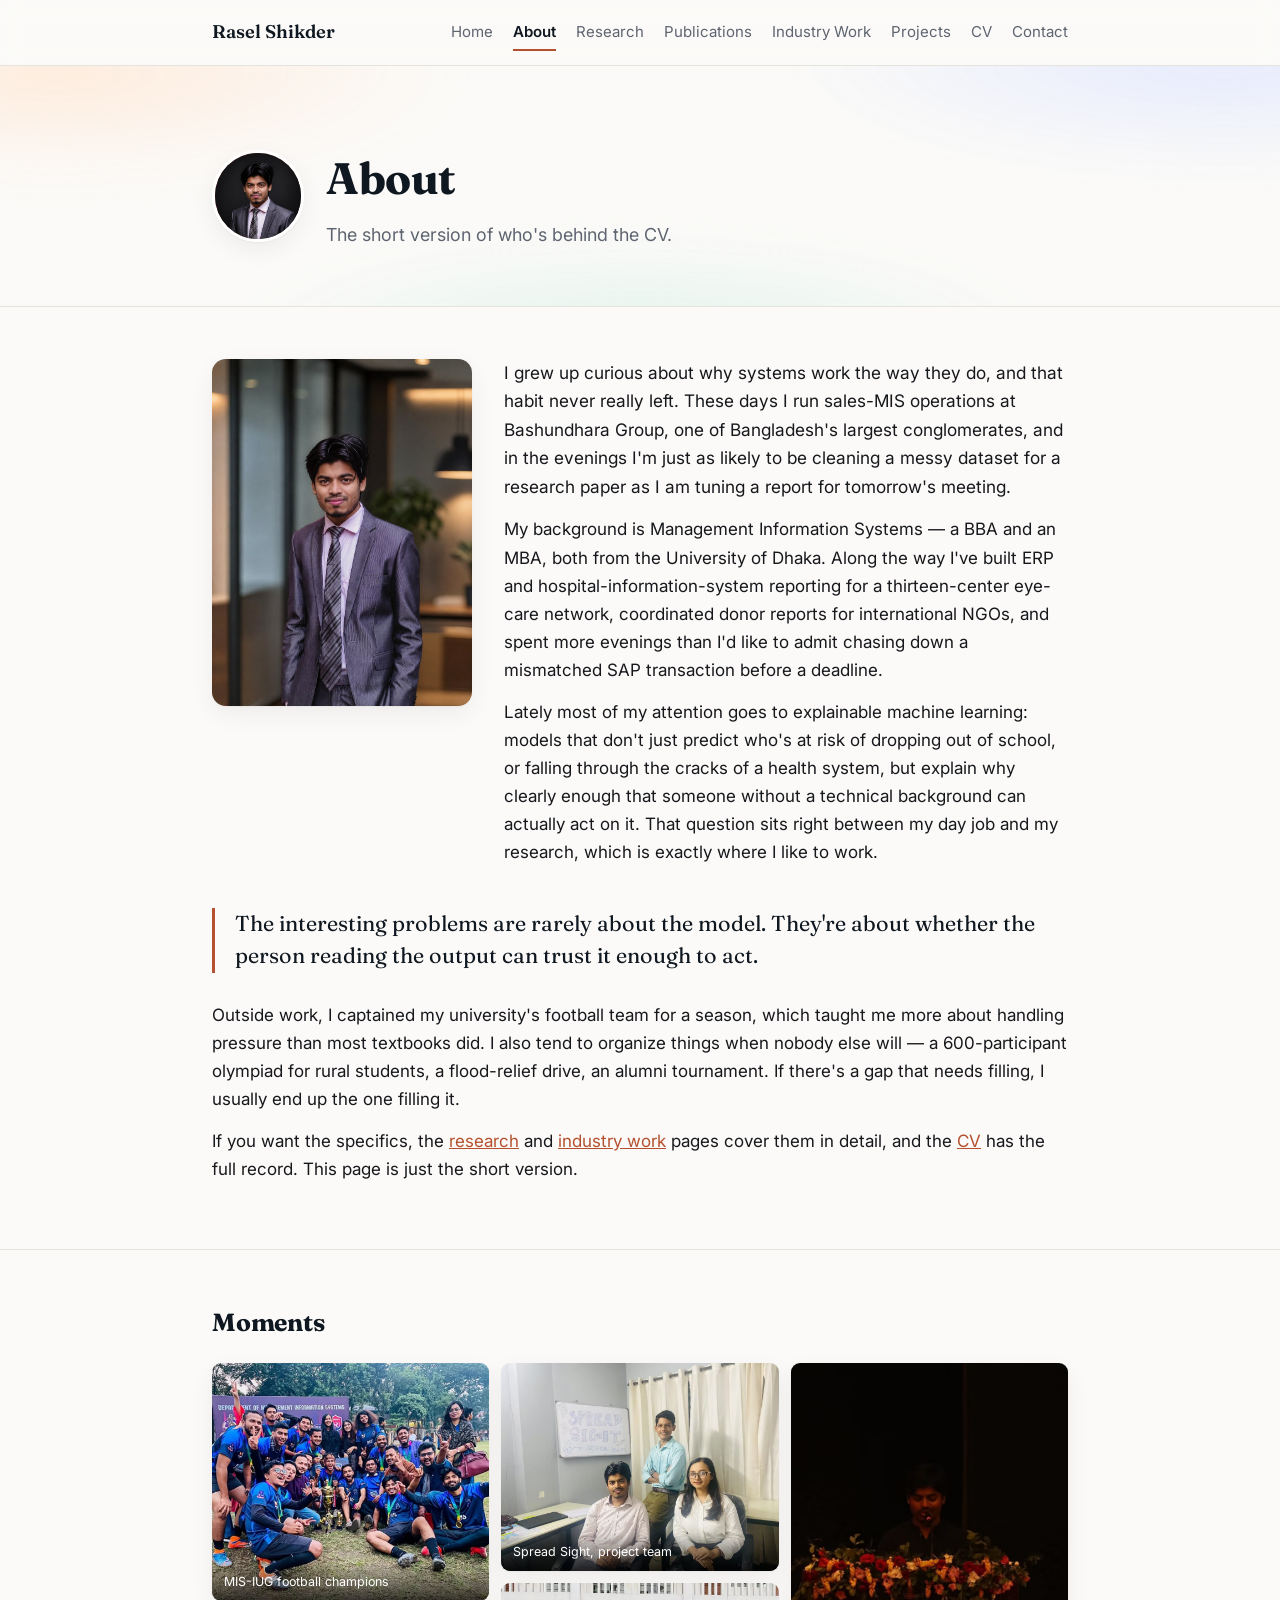
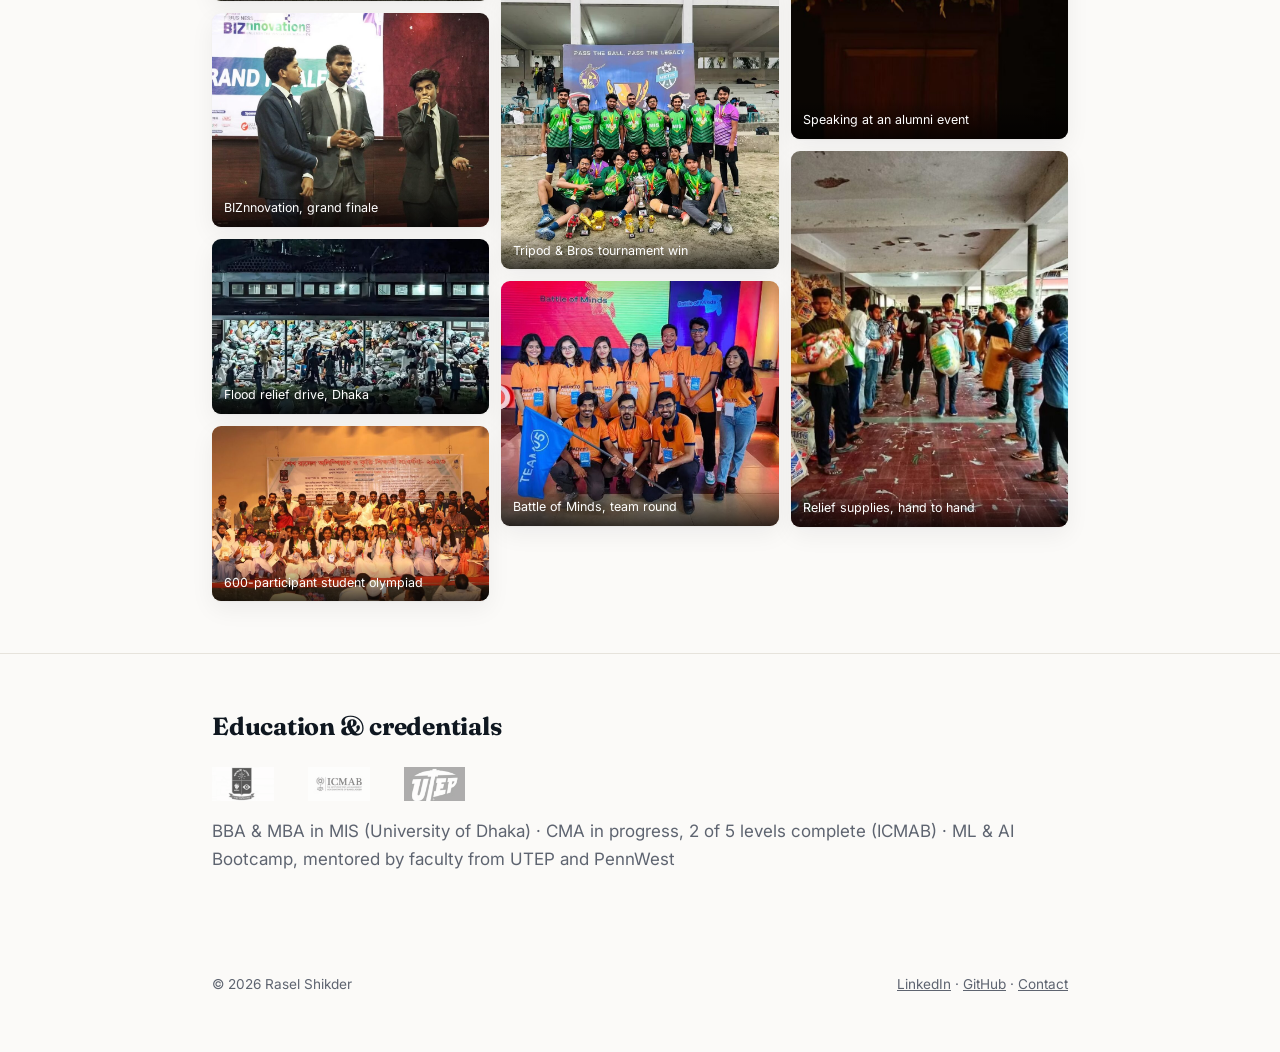
==== about.html @ d2e89e37 "Add real photos: headshot, portrait, moments gallery, credentials" ====
<!DOCTYPE html>
<html lang="en">
<head>
<meta charset="UTF-8">
<meta name="viewport" content="width=device-width, initial-scale=1.0">
<title>About — Rasel Shikder</title>
<meta name="description" content="About Rasel Shikder — Management Information Systems, enterprise reporting, and research in explainable machine learning.">
<link rel="preconnect" href="https://fonts.googleapis.com">
<link rel="preconnect" href="https://fonts.gstatic.com" crossorigin>
<link href="https://fonts.googleapis.com/css2?family=Fraunces:opsz,wght@9..144,400;9..144,500;9..144,600;9..144,700&family=Inter:wght@400;500;600;700&display=swap" rel="stylesheet">
<link rel="stylesheet" href="assets/css/style.css">
</head>
<body>

<header class="site">
  <div class="wrap">
    <a class="brand" href="index.html">Rasel Shikder</a>
    <nav class="main">
      <a href="index.html">Home</a>
      <a href="about.html" aria-current="page">About</a>
      <a href="research.html">Research</a>
      <a href="publications.html">Publications</a>
      <a href="work.html">Industry Work</a>
      <a href="projects.html">Projects</a>
      <a href="cv.html">CV</a>
      <a href="contact.html">Contact</a>
    </nav>
  </div>
</header>

<section class="hero">
  <div class="wrap">
    <div class="hero-top" data-reveal>
      <div class="avatar">
        <img src="assets/img/headshot.jpg" alt="Rasel Shikder">
      </div>
      <div>
        <h1>About</h1>
        <p class="role">The short version of who's behind the CV.</p>
      </div>
    </div>
  </div>
</section>

<section class="block">
  <div class="wrap">
    <div class="about-flex">
      <img class="portrait" data-reveal src="assets/img/about-portrait.jpg" alt="Rasel Shikder">
      <div class="about-text">
        <p class="lead" data-reveal>I grew up curious about why systems work the way they do, and that habit never really left. These days I run sales-MIS operations at Bashundhara Group, one of Bangladesh's largest conglomerates, and in the evenings I'm just as likely to be cleaning a messy dataset for a research paper as I am tuning a report for tomorrow's meeting.</p>

        <p data-reveal>My background is Management Information Systems — a BBA and an MBA, both from the University of Dhaka. Along the way I've built ERP and hospital-information-system reporting for a thirteen-center eye-care network, coordinated donor reports for international NGOs, and spent more evenings than I'd like to admit chasing down a mismatched SAP transaction before a deadline.</p>

        <p data-reveal>Lately most of my attention goes to explainable machine learning: models that don't just predict who's at risk of dropping out of school, or falling through the cracks of a health system, but explain why clearly enough that someone without a technical background can actually act on it. That question sits right between my day job and my research, which is exactly where I like to work.</p>
      </div>
    </div>

    <div class="pull" data-reveal>The interesting problems are rarely about the model. They're about whether the person reading the output can trust it enough to act.</div>

    <p data-reveal>Outside work, I captained my university's football team for a season, which taught me more about handling pressure than most textbooks did. I also tend to organize things when nobody else will — a 600-participant olympiad for rural students, a flood-relief drive, an alumni tournament. If there's a gap that needs filling, I usually end up the one filling it.</p>

    <p data-reveal>If you want the specifics, the <a href="research.html">research</a> and <a href="work.html">industry work</a> pages cover them in detail, and the <a href="cv.html">CV</a> has the full record. This page is just the short version.</p>
  </div>
</section>

<section class="block">
  <div class="wrap">
    <h2 data-reveal>Moments</h2>
    <div class="gallery-grid" data-reveal>
      <figure>
        <img src="assets/img/gallery/football-trophy-2.jpg" alt="MIS football team with the championship trophy" loading="lazy">
        <figcaption>MIS-IUG football champions</figcaption>
      </figure>
      <figure>
        <img src="assets/img/gallery/case-final.jpg" alt="Speaking at the BIZnnovation grand finale" loading="lazy">
        <figcaption>BIZnnovation, grand finale</figcaption>
      </figure>
      <figure>
        <img src="assets/img/gallery/flood-relief-1.jpg" alt="Flood relief material drive" loading="lazy">
        <figcaption>Flood relief drive, Dhaka</figcaption>
      </figure>
      <figure>
        <img src="assets/img/gallery/olympiad.jpg" alt="Rural students' olympiad award ceremony" loading="lazy">
        <figcaption>600-participant student olympiad</figcaption>
      </figure>
      <figure>
        <img src="assets/img/gallery/team-project.jpg" alt="Spread Sight project team" loading="lazy">
        <figcaption>Spread Sight, project team</figcaption>
      </figure>
      <figure>
        <img src="assets/img/gallery/football-trophy-3.jpg" alt="Football team celebrating another tournament win" loading="lazy">
        <figcaption>Tripod &amp; Bros tournament win</figcaption>
      </figure>
      <figure>
        <img src="assets/img/gallery/case-comp.jpg" alt="Battle of Minds case competition team" loading="lazy">
        <figcaption>Battle of Minds, team round</figcaption>
      </figure>
      <figure>
        <img src="assets/img/gallery/speaking-1.jpg" alt="Speaking at a podium" loading="lazy">
        <figcaption>Speaking at an alumni event</figcaption>
      </figure>
      <figure>
        <img src="assets/img/gallery/flood-relief-2.jpg" alt="Distributing relief supplies" loading="lazy">
        <figcaption>Relief supplies, hand to hand</figcaption>
      </figure>
    </div>
  </div>
</section>

<section class="block">
  <div class="wrap">
    <h2 data-reveal>Education &amp; credentials</h2>
    <div class="logo-strip" data-reveal>
      <img src="assets/img/logos/du.png" alt="University of Dhaka">
      <img src="assets/img/logos/icmab.png" alt="Institute of Cost and Management Accountants of Bangladesh">
      <img src="assets/img/logos/utep.png" alt="University of Texas at El Paso">
    </div>
    <p class="muted" style="margin-top:16px;">BBA &amp; MBA in MIS (University of Dhaka) · CMA in progress, 2 of 5 levels complete (ICMAB) · ML &amp; AI Bootcamp, mentored by faculty from UTEP and PennWest</p>
  </div>
</section>

<footer class="site">
  <div class="wrap">
    <span>© 2026 Rasel Shikder</span>
    <span>
      <a href="https://www.linkedin.com/in/rasel-shikder" target="_blank" rel="noopener">LinkedIn</a> ·
      <a href="https://github.com/shikderrasel17" target="_blank" rel="noopener">GitHub</a> ·
      <a href="contact.html">Contact</a>
    </span>
  </div>
</footer>

<script src="assets/js/site.js"></script>
</body>
</html>
---- assets/css/style.css ----
/* Rasel Shikder — portfolio site v2
   Fraunces (display serif) + Inter (body). Mesh-gradient hero, glass cards,
   scroll-reveal motion. No frameworks, no build step. */

:root {
  --bg: #fbfaf8;
  --bg-alt: #f2f0eb;
  --surface: #ffffff;
  --text: #16181c;
  --text-muted: #5e6470;
  --border: #e6e3dc;
  --accent: #b5502e;
  --accent-soft: #f2e3da;
  --ink: #0f1720;
  --gradient-1: #ffe8d6;
  --gradient-2: #e0e7ff;
  --gradient-3: #d7f0e6;
  --radius: 14px;
  --radius-sm: 9px;
  --max-width: 900px;
  --shadow: 0 1px 2px rgba(15,23,32,0.04), 0 8px 24px rgba(15,23,32,0.06);
  --shadow-hover: 0 4px 8px rgba(15,23,32,0.06), 0 16px 36px rgba(15,23,32,0.10);
  color-scheme: light dark;
}

@media (prefers-color-scheme: dark) {
  :root:not([data-theme="light"]) {
    --bg: #0f1115;
    --bg-alt: #15171c;
    --surface: #1a1d23;
    --text: #edeef0;
    --text-muted: #9aa0ab;
    --border: #2a2d34;
    --accent: #e2a37e;
    --accent-soft: #2a2016;
    --ink: #f5f6f7;
    --gradient-1: #2b2118;
    --gradient-2: #1a2033;
    --gradient-3: #16261f;
    --shadow: 0 1px 2px rgba(0,0,0,0.3), 0 8px 24px rgba(0,0,0,0.4);
    --shadow-hover: 0 4px 12px rgba(0,0,0,0.35), 0 20px 40px rgba(0,0,0,0.5);
  }
}
:root[data-theme="dark"] {
  --bg: #0f1115; --bg-alt: #15171c; --surface: #1a1d23; --text: #edeef0;
  --text-muted: #9aa0ab; --border: #2a2d34; --accent: #e2a37e; --accent-soft: #2a2016;
  --ink: #f5f6f7; --gradient-1: #2b2118; --gradient-2: #1a2033; --gradient-3: #16261f;
  --shadow: 0 1px 2px rgba(0,0,0,0.3), 0 8px 24px rgba(0,0,0,0.4);
  --shadow-hover: 0 4px 12px rgba(0,0,0,0.35), 0 20px 40px rgba(0,0,0,0.5);
}

* { box-sizing: border-box; }
html { -webkit-text-size-adjust: 100%; scroll-behavior: smooth; }

@media (prefers-reduced-motion: reduce) {
  html { scroll-behavior: auto; }
  * { animation-duration: 0.01ms !important; animation-iteration-count: 1 !important; transition-duration: 0.01ms !important; }
}

body {
  margin: 0;
  background: var(--bg);
  color: var(--text);
  font-family: "Inter", -apple-system, BlinkMacSystemFont, "Segoe UI", Roboto, Helvetica, Arial, sans-serif;
  line-height: 1.65;
  font-size: 17px;
  -webkit-font-smoothing: antialiased;
}

h1, h2, h3, .display {
  font-family: "Fraunces", Georgia, "Times New Roman", serif;
  font-optical-sizing: auto;
  letter-spacing: -0.01em;
  color: var(--ink);
}

.wrap { max-width: var(--max-width); margin: 0 auto; padding: 0 22px; }

/* Header / nav */
header.site {
  position: sticky;
  top: 0;
  z-index: 50;
  background: color-mix(in srgb, var(--bg) 82%, transparent);
  backdrop-filter: blur(10px);
  -webkit-backdrop-filter: blur(10px);
  border-bottom: 1px solid var(--border);
  padding: 16px 0;
}
header.site .wrap { display: flex; align-items: center; justify-content: space-between; flex-wrap: wrap; gap: 10px; }
.brand { font-family: "Fraunces", serif; font-weight: 600; font-size: 1.15rem; color: var(--ink); text-decoration: none; }
nav.main { display: flex; flex-wrap: wrap; gap: 6px 20px; }
nav.main a { position: relative; color: var(--text-muted); text-decoration: none; font-size: 0.94rem; padding: 4px 0; transition: color .2s ease; }
nav.main a::after {
  content: ""; position: absolute; left: 0; right: 100%; bottom: -2px; height: 2px;
  background: var(--accent); transition: right .25s ease;
}
nav.main a:hover { color: var(--ink); }
nav.main a:hover::after, nav.main a[aria-current="page"]::after { right: 0; }
nav.main a[aria-current="page"] { color: var(--ink); font-weight: 600; }

/* Hero */
.hero {
  position: relative;
  overflow: hidden;
  padding: 76px 0 56px;
  border-bottom: 1px solid var(--border);
  isolation: isolate;
}
.hero::before {
  content: "";
  position: absolute;
  inset: -20% -10%;
  z-index: -1;
  background:
    radial-gradient(38% 45% at 12% 15%, var(--gradient-1) 0%, transparent 70%),
    radial-gradient(42% 50% at 88% 10%, var(--gradient-2) 0%, transparent 70%),
    radial-gradient(40% 45% at 50% 100%, var(--gradient-3) 0%, transparent 70%);
  filter: blur(30px);
  opacity: 0.9;
  animation: drift 22s ease-in-out infinite alternate;
}
@keyframes drift {
  0%   { transform: translate3d(0,0,0) scale(1); }
  100% { transform: translate3d(-2%, 1.5%, 0) scale(1.05); }
}

.hero-top { display: flex; align-items: center; gap: 22px; flex-wrap: wrap; }

.avatar {
  width: 92px; height: 92px; border-radius: 50%;
  flex: none;
  background: linear-gradient(135deg, var(--accent), var(--ink));
  display: flex; align-items: center; justify-content: center;
  color: #fff; font-family: "Fraunces", serif; font-size: 1.7rem; font-weight: 600;
  box-shadow: var(--shadow);
  border: 3px solid var(--surface);
  overflow: hidden;
}
.avatar img { width: 100%; height: 100%; object-fit: cover; display: block; }

.hero h1 { font-size: clamp(2.1rem, 4vw, 2.75rem); margin: 0 0 6px; }
.hero .role { color: var(--text-muted); font-size: 1.12rem; margin: 0; max-width: 56ch; }

.status-line {
  background: var(--surface);
  border: 1px solid var(--border);
  border-radius: var(--radius-sm);
  padding: 13px 18px;
  font-size: 0.95rem;
  color: var(--text);
  margin: 26px 0 0;
  box-shadow: var(--shadow);
}
.status-line strong { color: var(--accent); }

.hero p.lede { font-size: 1.05rem; margin: 22px 0 0; max-width: 62ch; }

.cta-row { display: flex; gap: 10px; flex-wrap: wrap; margin-top: 26px; }

.btn {
  display: inline-flex; align-items: center; gap: 6px;
  padding: 11px 20px; border-radius: 999px;
  text-decoration: none; font-size: 0.95rem; font-weight: 600;
  border: 1px solid var(--accent);
  transition: transform .18s ease, box-shadow .18s ease, background .18s ease;
}
.btn.primary { background: var(--accent); color: #fff; box-shadow: var(--shadow); }
.btn.primary:hover { transform: translateY(-2px); box-shadow: var(--shadow-hover); }
.btn.secondary { background: var(--surface); color: var(--ink); }
.btn.secondary:hover { transform: translateY(-2px); box-shadow: var(--shadow-hover); border-color: var(--ink); }

/* Sections */
section.block { padding: 52px 0; border-bottom: 1px solid var(--border); }
section.block:last-of-type { border-bottom: none; }
section.block h2 { font-size: 1.55rem; margin: 0 0 20px; }
section.block h3 { font-size: 1.12rem; margin: 0 0 6px; color: var(--ink); }
p { margin: 0 0 14px; }
.muted { color: var(--text-muted); }
.lead { font-size: 1.08rem; color: var(--text); }

/* Reveal-on-scroll */
[data-reveal] { opacity: 0; transform: translateY(16px); transition: opacity .6s ease, transform .6s ease; }
[data-reveal].is-visible { opacity: 1; transform: translateY(0); }
[data-reveal="stagger"] > * { opacity: 0; transform: translateY(14px); transition: opacity .5s ease, transform .5s ease; }
[data-reveal="stagger"].is-visible > * { opacity: 1; transform: translateY(0); }
[data-reveal="stagger"].is-visible > *:nth-child(1) { transition-delay: .02s; }
[data-reveal="stagger"].is-visible > *:nth-child(2) { transition-delay: .09s; }
[data-reveal="stagger"].is-visible > *:nth-child(3) { transition-delay: .16s; }
[data-reveal="stagger"].is-visible > *:nth-child(4) { transition-delay: .23s; }
[data-reveal="stagger"].is-visible > *:nth-child(5) { transition-delay: .30s; }
[data-reveal="stagger"].is-visible > *:nth-child(6) { transition-delay: .37s; }

/* Cards */
.card-grid { display: grid; grid-template-columns: 1fr; gap: 16px; }
@media (min-width: 640px) { .card-grid.two { grid-template-columns: 1fr 1fr; } }

.card {
  border: 1px solid var(--border); border-radius: var(--radius);
  padding: 20px; background: var(--surface);
  box-shadow: var(--shadow);
  transition: transform .2s ease, box-shadow .2s ease, border-color .2s ease;
}
.card:hover { transform: translateY(-3px); box-shadow: var(--shadow-hover); border-color: color-mix(in srgb, var(--accent) 40%, var(--border)); }
.card h3 { margin-bottom: 8px; }

.tag-row { display: flex; flex-wrap: wrap; gap: 6px; margin: 10px 0; }
.tag { font-size: 0.78rem; background: var(--bg-alt); border: 1px solid var(--border); border-radius: 999px; padding: 3px 11px; color: var(--text-muted); }

.status { display: inline-block; font-size: 0.72rem; font-weight: 700; text-transform: uppercase; letter-spacing: 0.04em; padding: 3px 10px; border-radius: 999px; margin-bottom: 8px; }
.status.submitted { background: #fff4d6; color: #7a5a00; }
.status.progress   { background: #e2ecff; color: #17408a; }
.status.published  { background: #d9f2e3; color: #106b3c; }
@media (prefers-color-scheme: dark) {
  :root:not([data-theme="light"]) .status.submitted { background: #4a3c10; color: #ffd873; }
  :root:not([data-theme="light"]) .status.progress   { background: #1c2c4d; color: #a9c4ff; }
  :root:not([data-theme="light"]) .status.published  { background: #123a25; color: #8fe0b3; }
}
:root[data-theme="dark"] .status.submitted { background: #4a3c10; color: #ffd873; }
:root[data-theme="dark"] .status.progress   { background: #1c2c4d; color: #a9c4ff; }
:root[data-theme="dark"] .status.published  { background: #123a25; color: #8fe0b3; }

/* Tables */
table { width: 100%; border-collapse: collapse; font-size: 0.92rem; margin: 10px 0 20px; }
th, td { text-align: left; padding: 9px 10px; border-bottom: 1px solid var(--border); vertical-align: top; }
th { color: var(--text-muted); font-weight: 600; font-size: 0.85rem; }

/* Links list */
.link-list { list-style: none; padding: 0; margin: 0; }
.link-list li { margin-bottom: 10px; }
.link-list a { color: var(--accent); text-decoration: none; font-weight: 600; }
.link-list a:hover { text-decoration: underline; }
a { color: var(--accent); }

/* Pull quote (About page) */
.pull {
  font-family: "Fraunces", serif;
  font-size: 1.35rem;
  line-height: 1.5;
  color: var(--ink);
  border-left: 3px solid var(--accent);
  padding-left: 20px;
  margin: 28px 0;
}

/* Footer */
footer.site { padding: 34px 0 56px; }
footer.site .wrap { color: var(--text-muted); font-size: 0.85rem; display: flex; justify-content: space-between; flex-wrap: wrap; gap: 10px; }
footer.site a { color: var(--text-muted); }

/* Contact form */
form.contact { display: grid; gap: 12px; max-width: 480px; }
form.contact label { font-size: 0.85rem; color: var(--text-muted); display: block; margin-bottom: 4px; }
form.contact input, form.contact textarea {
  width: 100%; padding: 11px 13px; border: 1px solid var(--border); border-radius: var(--radius-sm);
  background: var(--surface); color: var(--text); font-family: inherit; font-size: 0.95rem;
  transition: border-color .18s ease, box-shadow .18s ease;
}
form.contact input:focus, form.contact textarea:focus {
  outline: none; border-color: var(--accent); box-shadow: 0 0 0 3px color-mix(in srgb, var(--accent) 18%, transparent);
}
form.contact textarea { min-height: 120px; resize: vertical; }
form.contact button { justify-self: start; cursor: pointer; font-family: inherit; }

hr.rule { border: none; border-top: 1px solid var(--border); margin: 34px 0; }

/* Portrait (About page secondary image) */
.portrait {
  width: 100%;
  max-width: 380px;
  border-radius: var(--radius);
  box-shadow: var(--shadow);
  display: block;
  margin: 0 0 26px;
}
@media (min-width: 640px) {
  .about-flex { display: flex; gap: 32px; align-items: flex-start; }
  .about-flex .portrait { margin: 0; flex: none; width: 260px; }
  .about-flex .about-text { flex: 1; min-width: 0; }
}

/* Moments gallery */
.gallery-grid {
  columns: 2 220px;
  column-gap: 12px;
}
@media (min-width: 640px) { .gallery-grid { columns: 3 220px; } }
.gallery-grid figure {
  margin: 0 0 12px;
  break-inside: avoid;
  border-radius: var(--radius-sm);
  overflow: hidden;
  position: relative;
  box-shadow: var(--shadow);
  background: var(--bg-alt);
}
.gallery-grid img {
  width: 100%;
  display: block;
  transition: transform .4s ease;
}
.gallery-grid figure:hover img { transform: scale(1.05); }
.gallery-grid figcaption {
  position: absolute;
  left: 0; right: 0; bottom: 0;
  padding: 10px 12px 8px;
  font-size: 0.78rem;
  color: #fff;
  background: linear-gradient(to top, rgba(0,0,0,0.72), transparent);
}

/* Credentials / logo strip */
.logo-strip {
  display: flex;
  flex-wrap: wrap;
  align-items: center;
  gap: 34px;
}
.logo-strip img {
  height: 34px;
  width: auto;
  opacity: 0.75;
  filter: grayscale(1);
  transition: opacity .2s ease, filter .2s ease;
}
.logo-strip img:hover { opacity: 1; filter: grayscale(0); }
@media (prefers-color-scheme: dark) {
  :root:not([data-theme="light"]) .logo-strip img { filter: grayscale(1) invert(0.85); }
}
:root[data-theme="dark"] .logo-strip img { filter: grayscale(1) invert(0.85); }
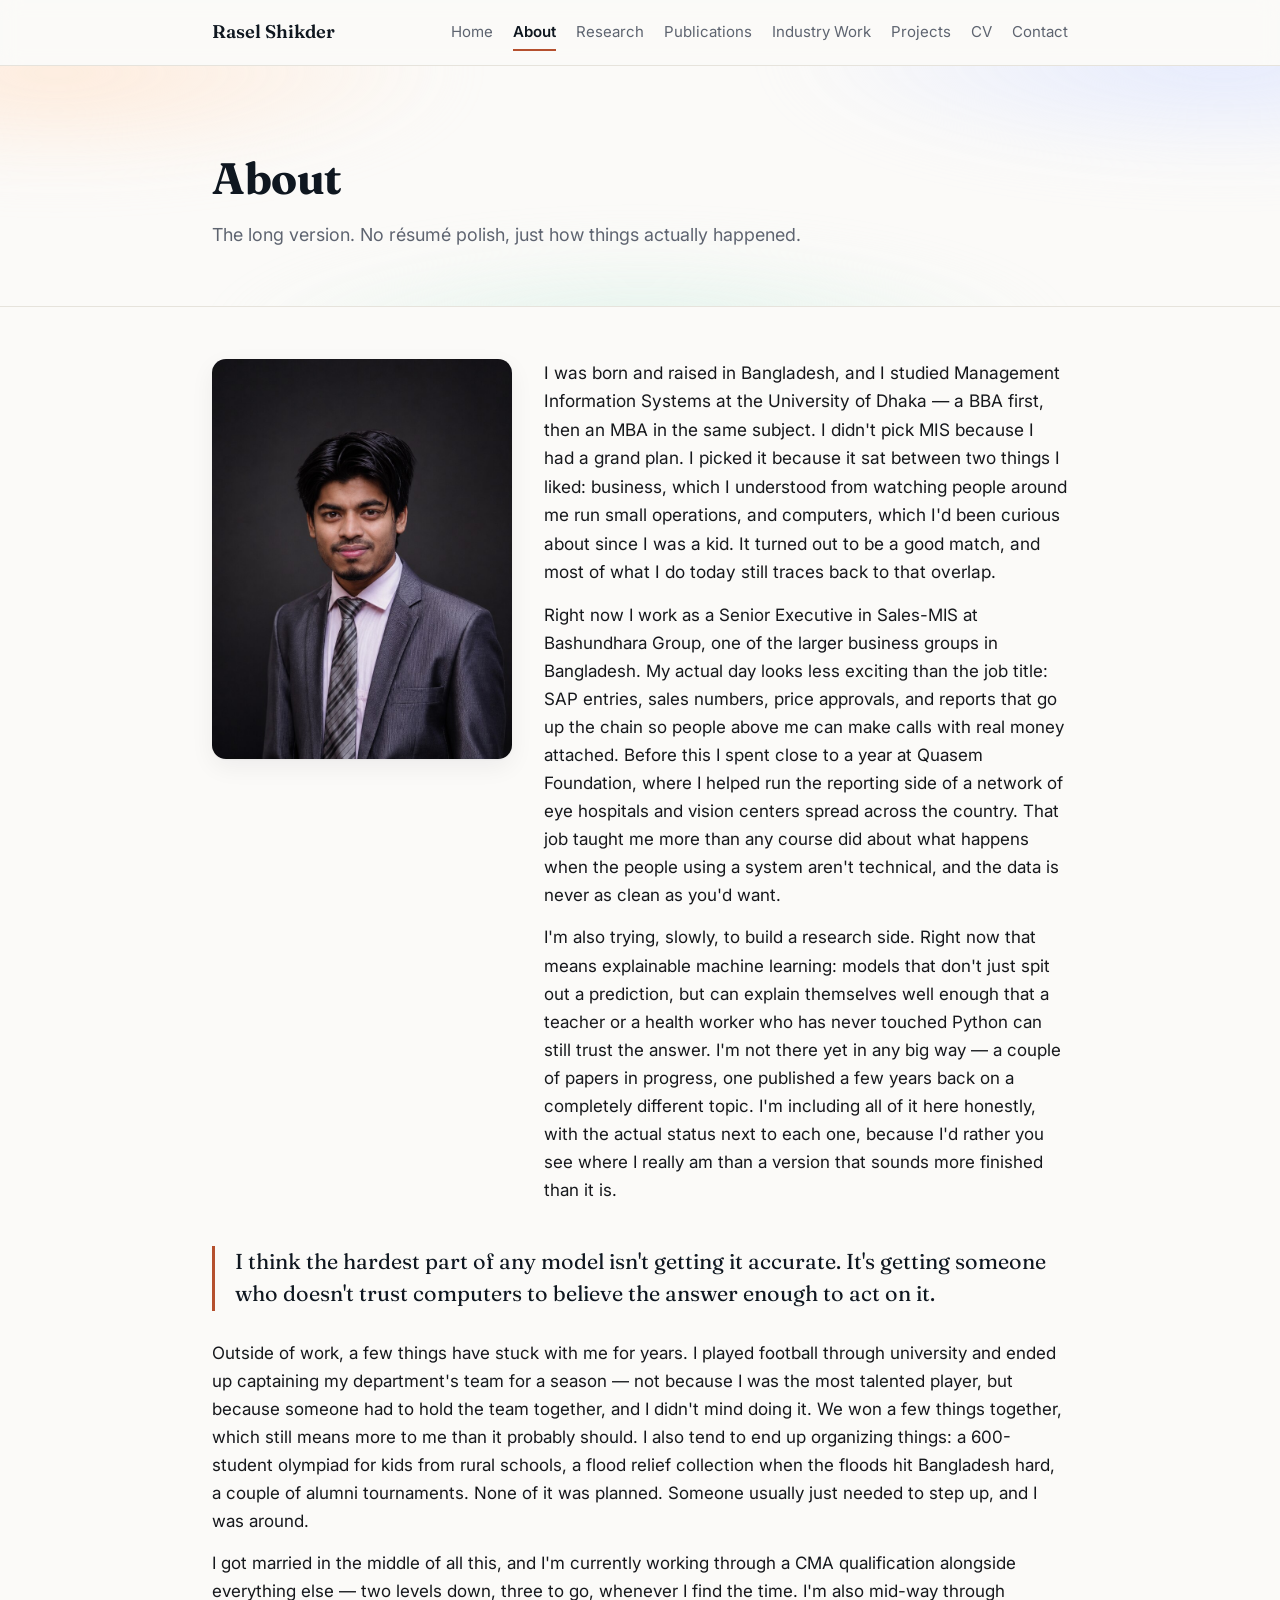
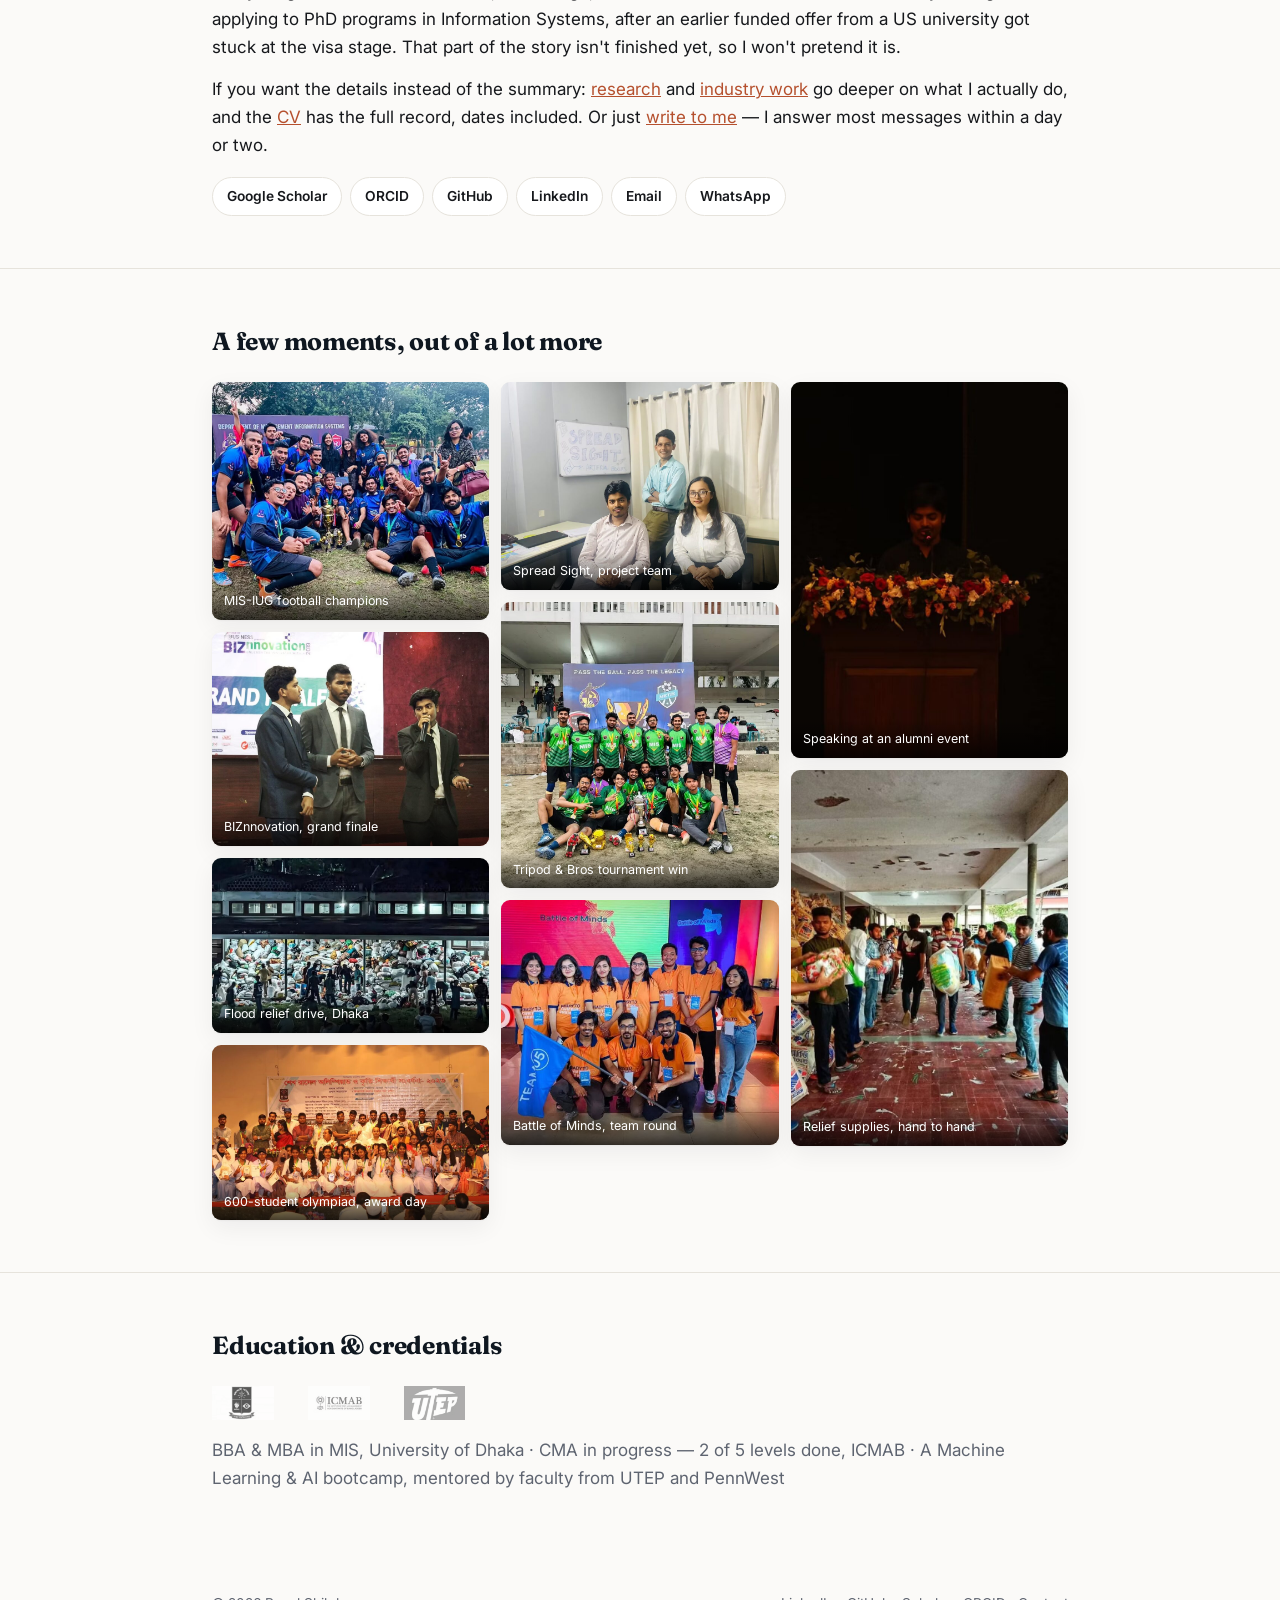
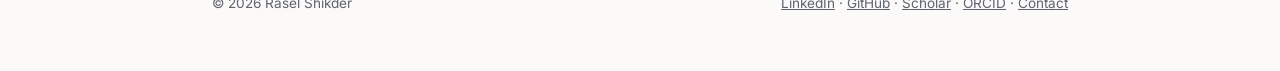
==== commit 94efeca2: "Rewrite all content, add profile IDs, conferences section, bigger photo" ====
--- a/about.html
+++ b/about.html
@@ -4,7 +4,7 @@
 <meta charset="UTF-8">
 <meta name="viewport" content="width=device-width, initial-scale=1.0">
 <title>About — Rasel Shikder</title>
-<meta name="description" content="About Rasel Shikder — Management Information Systems, enterprise reporting, and research in explainable machine learning.">
+<meta name="description" content="About Rasel Shikder — Management Information Systems, enterprise reporting, and a slow-building research side in explainable machine learning.">
 <link rel="preconnect" href="https://fonts.googleapis.com">
 <link rel="preconnect" href="https://fonts.gstatic.com" crossorigin>
 <link href="https://fonts.googleapis.com/css2?family=Fraunces:opsz,wght@9..144,400;9..144,500;9..144,600;9..144,700&family=Inter:wght@400;500;600;700&display=swap" rel="stylesheet">
@@ -29,43 +29,47 @@
 </header>
 
 <section class="hero">
+  <div class="wrap" data-reveal>
+    <h1>About</h1>
+    <p class="role">The long version. No résumé polish, just how things actually happened.</p>
+  </div>
+</section>
+
+<section class="block">
   <div class="wrap">
-    <div class="hero-top" data-reveal>
-      <div class="avatar">
-        <img src="assets/img/headshot.jpg" alt="Rasel Shikder">
+    <div class="about-flex">
+      <img class="portrait" data-reveal src="assets/img/headshot-large.jpg" alt="Rasel Shikder">
+      <div class="about-text">
+        <p class="lead" data-reveal>I was born and raised in Bangladesh, and I studied Management Information Systems at the University of Dhaka — a BBA first, then an MBA in the same subject. I didn't pick MIS because I had a grand plan. I picked it because it sat between two things I liked: business, which I understood from watching people around me run small operations, and computers, which I'd been curious about since I was a kid. It turned out to be a good match, and most of what I do today still traces back to that overlap.</p>
+
+        <p data-reveal>Right now I work as a Senior Executive in Sales-MIS at Bashundhara Group, one of the larger business groups in Bangladesh. My actual day looks less exciting than the job title: SAP entries, sales numbers, price approvals, and reports that go up the chain so people above me can make calls with real money attached. Before this I spent close to a year at Quasem Foundation, where I helped run the reporting side of a network of eye hospitals and vision centers spread across the country. That job taught me more than any course did about what happens when the people using a system aren't technical, and the data is never as clean as you'd want.</p>
+
+        <p data-reveal>I'm also trying, slowly, to build a research side. Right now that means explainable machine learning: models that don't just spit out a prediction, but can explain themselves well enough that a teacher or a health worker who has never touched Python can still trust the answer. I'm not there yet in any big way — a couple of papers in progress, one published a few years back on a completely different topic. I'm including all of it here honestly, with the actual status next to each one, because I'd rather you see where I really am than a version that sounds more finished than it is.</p>
       </div>
-      <div>
-        <h1>About</h1>
-        <p class="role">The short version of who's behind the CV.</p>
-      </div>
+    </div>
+
+    <div class="pull" data-reveal>I think the hardest part of any model isn't getting it accurate. It's getting someone who doesn't trust computers to believe the answer enough to act on it.</div>
+
+    <p data-reveal>Outside of work, a few things have stuck with me for years. I played football through university and ended up captaining my department's team for a season — not because I was the most talented player, but because someone had to hold the team together, and I didn't mind doing it. We won a few things together, which still means more to me than it probably should. I also tend to end up organizing things: a 600-student olympiad for kids from rural schools, a flood relief collection when the floods hit Bangladesh hard, a couple of alumni tournaments. None of it was planned. Someone usually just needed to step up, and I was around.</p>
+
+    <p data-reveal>I got married in the middle of all this, and I'm currently working through a CMA qualification alongside everything else — two levels down, three to go, whenever I find the time. I'm also mid-way through applying to PhD programs in Information Systems, after an earlier funded offer from a US university got stuck at the visa stage. That part of the story isn't finished yet, so I won't pretend it is.</p>
+
+    <p data-reveal>If you want the details instead of the summary: <a href="research.html">research</a> and <a href="work.html">industry work</a> go deeper on what I actually do, and the <a href="cv.html">CV</a> has the full record, dates included. Or just <a href="contact.html">write to me</a> — I answer most messages within a day or two.</p>
+
+    <div class="profile-links" data-reveal>
+      <a href="https://scholar.google.com/citations?user=NVeGccAAAAAJ&hl=en" target="_blank" rel="noopener">Google Scholar</a>
+      <a href="https://orcid.org/0009-0007-2475-4201" target="_blank" rel="noopener">ORCID</a>
+      <a href="https://github.com/shikderrasel17" target="_blank" rel="noopener">GitHub</a>
+      <a href="https://www.linkedin.com/in/rasel-shikder/" target="_blank" rel="noopener">LinkedIn</a>
+      <a href="mailto:raselshikderrifat17@gmail.com">Email</a>
+      <a href="https://wa.me/8801792095778" target="_blank" rel="noopener">WhatsApp</a>
     </div>
   </div>
 </section>
 
 <section class="block">
   <div class="wrap">
-    <div class="about-flex">
-      <img class="portrait" data-reveal src="assets/img/about-portrait.jpg" alt="Rasel Shikder">
-      <div class="about-text">
-        <p class="lead" data-reveal>I grew up curious about why systems work the way they do, and that habit never really left. These days I run sales-MIS operations at Bashundhara Group, one of Bangladesh's largest conglomerates, and in the evenings I'm just as likely to be cleaning a messy dataset for a research paper as I am tuning a report for tomorrow's meeting.</p>
-
-        <p data-reveal>My background is Management Information Systems — a BBA and an MBA, both from the University of Dhaka. Along the way I've built ERP and hospital-information-system reporting for a thirteen-center eye-care network, coordinated donor reports for international NGOs, and spent more evenings than I'd like to admit chasing down a mismatched SAP transaction before a deadline.</p>
-
-        <p data-reveal>Lately most of my attention goes to explainable machine learning: models that don't just predict who's at risk of dropping out of school, or falling through the cracks of a health system, but explain why clearly enough that someone without a technical background can actually act on it. That question sits right between my day job and my research, which is exactly where I like to work.</p>
-      </div>
-    </div>
-
-    <div class="pull" data-reveal>The interesting problems are rarely about the model. They're about whether the person reading the output can trust it enough to act.</div>
-
-    <p data-reveal>Outside work, I captained my university's football team for a season, which taught me more about handling pressure than most textbooks did. I also tend to organize things when nobody else will — a 600-participant olympiad for rural students, a flood-relief drive, an alumni tournament. If there's a gap that needs filling, I usually end up the one filling it.</p>
-
-    <p data-reveal>If you want the specifics, the <a href="research.html">research</a> and <a href="work.html">industry work</a> pages cover them in detail, and the <a href="cv.html">CV</a> has the full record. This page is just the short version.</p>
-  </div>
-</section>
-
-<section class="block">
-  <div class="wrap">
-    <h2 data-reveal>Moments</h2>
+    <h2 data-reveal>A few moments, out of a lot more</h2>
     <div class="gallery-grid" data-reveal>
       <figure>
         <img src="assets/img/gallery/football-trophy-2.jpg" alt="MIS football team with the championship trophy" loading="lazy">
@@ -81,7 +85,7 @@
       </figure>
       <figure>
         <img src="assets/img/gallery/olympiad.jpg" alt="Rural students' olympiad award ceremony" loading="lazy">
-        <figcaption>600-participant student olympiad</figcaption>
+        <figcaption>600-student olympiad, award day</figcaption>
       </figure>
       <figure>
         <img src="assets/img/gallery/team-project.jpg" alt="Spread Sight project team" loading="lazy">
@@ -115,7 +119,7 @@
       <img src="assets/img/logos/icmab.png" alt="Institute of Cost and Management Accountants of Bangladesh">
       <img src="assets/img/logos/utep.png" alt="University of Texas at El Paso">
     </div>
-    <p class="muted" style="margin-top:16px;">BBA &amp; MBA in MIS (University of Dhaka) · CMA in progress, 2 of 5 levels complete (ICMAB) · ML &amp; AI Bootcamp, mentored by faculty from UTEP and PennWest</p>
+    <p class="muted" style="margin-top:16px;">BBA &amp; MBA in MIS, University of Dhaka · CMA in progress — 2 of 5 levels done, ICMAB · A Machine Learning &amp; AI bootcamp, mentored by faculty from UTEP and PennWest</p>
   </div>
 </section>
 
@@ -125,6 +129,8 @@
     <span>
       <a href="https://www.linkedin.com/in/rasel-shikder" target="_blank" rel="noopener">LinkedIn</a> ·
       <a href="https://github.com/shikderrasel17" target="_blank" rel="noopener">GitHub</a> ·
+      <a href="https://scholar.google.com/citations?user=NVeGccAAAAAJ&hl=en" target="_blank" rel="noopener">Scholar</a> ·
+      <a href="https://orcid.org/0009-0007-2475-4201" target="_blank" rel="noopener">ORCID</a> ·
       <a href="contact.html">Contact</a>
     </span>
   </div>
--- a/assets/css/style.css
+++ b/assets/css/style.css
@@ -139,6 +139,49 @@
 }
 .avatar img { width: 100%; height: 100%; object-fit: cover; display: block; }
 
+/* Big hero portrait (Home) */
+.hero-split {
+  display: flex;
+  flex-direction: column-reverse;
+  gap: 28px;
+  align-items: center;
+}
+@media (min-width: 760px) {
+  .hero-split { flex-direction: row; align-items: flex-start; gap: 44px; }
+  .hero-split .hero-text { flex: 1; min-width: 0; padding-top: 6px; }
+}
+.hero-photo {
+  flex: none;
+  width: 220px;
+  border-radius: var(--radius);
+  overflow: hidden;
+  box-shadow: var(--shadow-hover);
+  border: 1px solid var(--border);
+}
+@media (min-width: 760px) { .hero-photo { width: 260px; } }
+.hero-photo img { width: 100%; display: block; }
+
+/* Profile / contact links row */
+.profile-links {
+  display: flex;
+  flex-wrap: wrap;
+  gap: 8px;
+  margin-top: 18px;
+}
+.profile-links a {
+  display: inline-flex; align-items: center; gap: 6px;
+  padding: 7px 14px;
+  border-radius: 999px;
+  border: 1px solid var(--border);
+  background: var(--surface);
+  color: var(--text);
+  text-decoration: none;
+  font-size: 0.86rem;
+  font-weight: 600;
+  transition: transform .16s ease, border-color .16s ease, color .16s ease;
+}
+.profile-links a:hover { transform: translateY(-2px); border-color: var(--accent); color: var(--accent); }
+
 .hero h1 { font-size: clamp(2.1rem, 4vw, 2.75rem); margin: 0 0 6px; }
 .hero .role { color: var(--text-muted); font-size: 1.12rem; margin: 0; max-width: 56ch; }
 
@@ -267,7 +310,7 @@
 /* Portrait (About page secondary image) */
 .portrait {
   width: 100%;
-  max-width: 380px;
+  max-width: 420px;
   border-radius: var(--radius);
   box-shadow: var(--shadow);
   display: block;
@@ -275,7 +318,7 @@
 }
 @media (min-width: 640px) {
   .about-flex { display: flex; gap: 32px; align-items: flex-start; }
-  .about-flex .portrait { margin: 0; flex: none; width: 260px; }
+  .about-flex .portrait { margin: 0; flex: none; width: 300px; }
   .about-flex .about-text { flex: 1; min-width: 0; }
 }
 
@@ -328,3 +371,22 @@
   :root:not([data-theme="light"]) .logo-strip img { filter: grayscale(1) invert(0.85); }
 }
 :root[data-theme="dark"] .logo-strip img { filter: grayscale(1) invert(0.85); }
+
+/* Contact page */
+.contact-grid { display: grid; grid-template-columns: 1fr; gap: 14px; margin: 4px 0 8px; }
+@media (min-width: 640px) { .contact-grid { grid-template-columns: 1fr 1fr; } }
+.contact-card {
+  border: 1px solid var(--border); border-radius: var(--radius);
+  padding: 16px 18px; background: var(--surface);
+}
+.contact-card .label { font-size: 0.78rem; text-transform: uppercase; letter-spacing: .04em; color: var(--text-muted); margin-bottom: 4px; }
+.contact-card a, .contact-card span.value { font-weight: 600; color: var(--text); word-break: break-word; }
+.contact-card a:hover { color: var(--accent); }
+
+.empty-state {
+  border: 1px dashed var(--border);
+  border-radius: var(--radius);
+  padding: 24px 20px;
+  color: var(--text-muted);
+  font-size: 0.95rem;
+}
